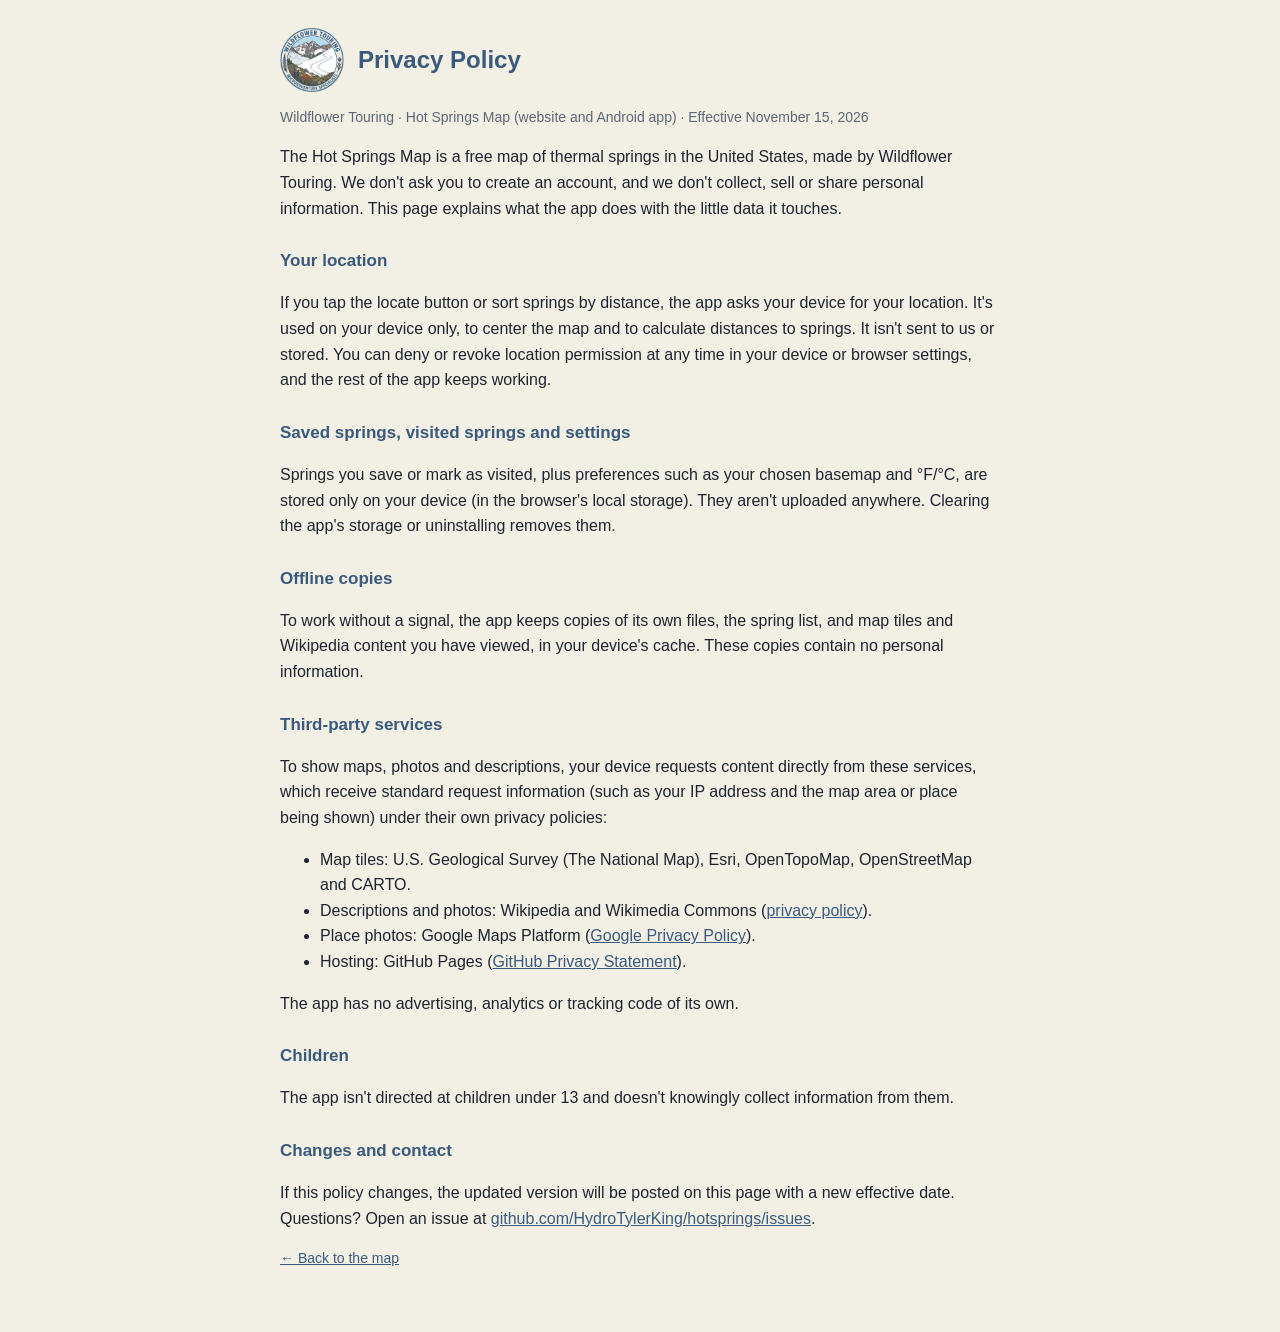
==== privacy.html @ 15fcca7c "Add privacy policy page for the Play Store listing Co-Authored-By: Claude Opus 5.5 <noreply@anthropi" ====
<!DOCTYPE html>
<html lang="en">
<head>
<meta charset="utf-8">
<meta name="viewport" content="width=device-width, initial-scale=1">
<title>Privacy Policy — Wildflower Touring Hot Springs Map</title>
<link rel="icon" href="assets/favicon-32.png?v=2" type="image/png">
<style>
  body{margin:0;font:16px/1.6 -apple-system,BlinkMacSystemFont,"Segoe UI",Roboto,Helvetica,Arial,sans-serif;color:#1d2430;background:#f2f0e4}
  main{max-width:720px;margin:0 auto;padding:28px 20px 48px}
  header{display:flex;align-items:center;gap:14px;margin-bottom:8px}
  header img{width:64px;height:64px}
  h1{font-size:24px;color:#3a597c;margin:0}
  h2{font-size:17px;color:#3a597c;margin:26px 0 6px}
  a{color:#3a597c}
  .muted{color:#5d6675;font-size:14px}
</style>
</head>
<body>
<main>
  <header><img src="assets/logo-192.png?v=2" alt="Wildflower Touring logo"><h1>Privacy Policy</h1></header>
  <p class="muted">Wildflower Touring · Hot Springs Map (website and Android app) · Effective November 15, 2026</p>

  <p>The Hot Springs Map is a free map of thermal springs in the United States, made by Wildflower Touring. We don't ask you to create an account, and we don't collect, sell or share personal information. This page explains what the app does with the little data it touches.</p>

  <h2>Your location</h2>
  <p>If you tap the locate button or sort springs by distance, the app asks your device for your location. It's used on your device only, to center the map and to calculate distances to springs. It isn't sent to us or stored. You can deny or revoke location permission at any time in your device or browser settings, and the rest of the app keeps working.</p>

  <h2>Saved springs, visited springs and settings</h2>
  <p>Springs you save or mark as visited, plus preferences such as your chosen basemap and °F/°C, are stored only on your device (in the browser's local storage). They aren't uploaded anywhere. Clearing the app's storage or uninstalling removes them.</p>

  <h2>Offline copies</h2>
  <p>To work without a signal, the app keeps copies of its own files, the spring list, and map tiles and Wikipedia content you have viewed, in your device's cache. These copies contain no personal information.</p>

  <h2>Third-party services</h2>
  <p>To show maps, photos and descriptions, your device requests content directly from these services, which receive standard request information (such as your IP address and the map area or place being shown) under their own privacy policies:</p>
  <ul>
    <li>Map tiles: U.S. Geological Survey (The National Map), Esri, OpenTopoMap, OpenStreetMap and CARTO.</li>
    <li>Descriptions and photos: Wikipedia and Wikimedia Commons (<a href="https://foundation.wikimedia.org/wiki/Policy:Privacy_policy">privacy policy</a>).</li>
    <li>Place photos: Google Maps Platform (<a href="https://policies.google.com/privacy">Google Privacy Policy</a>).</li>
    <li>Hosting: GitHub Pages (<a href="https://docs.github.com/en/site-policy/privacy-policies/github-general-privacy-statement">GitHub Privacy Statement</a>).</li>
  </ul>
  <p>The app has no advertising, analytics or tracking code of its own.</p>

  <h2>Children</h2>
  <p>The app isn't directed at children under 13 and doesn't knowingly collect information from them.</p>

  <h2>Changes and contact</h2>
  <p>If this policy changes, the updated version will be posted on this page with a new effective date. Questions? Open an issue at <a href="https://github.com/HydroTylerKing/hotsprings/issues">github.com/HydroTylerKing/hotsprings/issues</a>.</p>

  <p class="muted"><a href="./">← Back to the map</a></p>
</main>
</body>
</html>
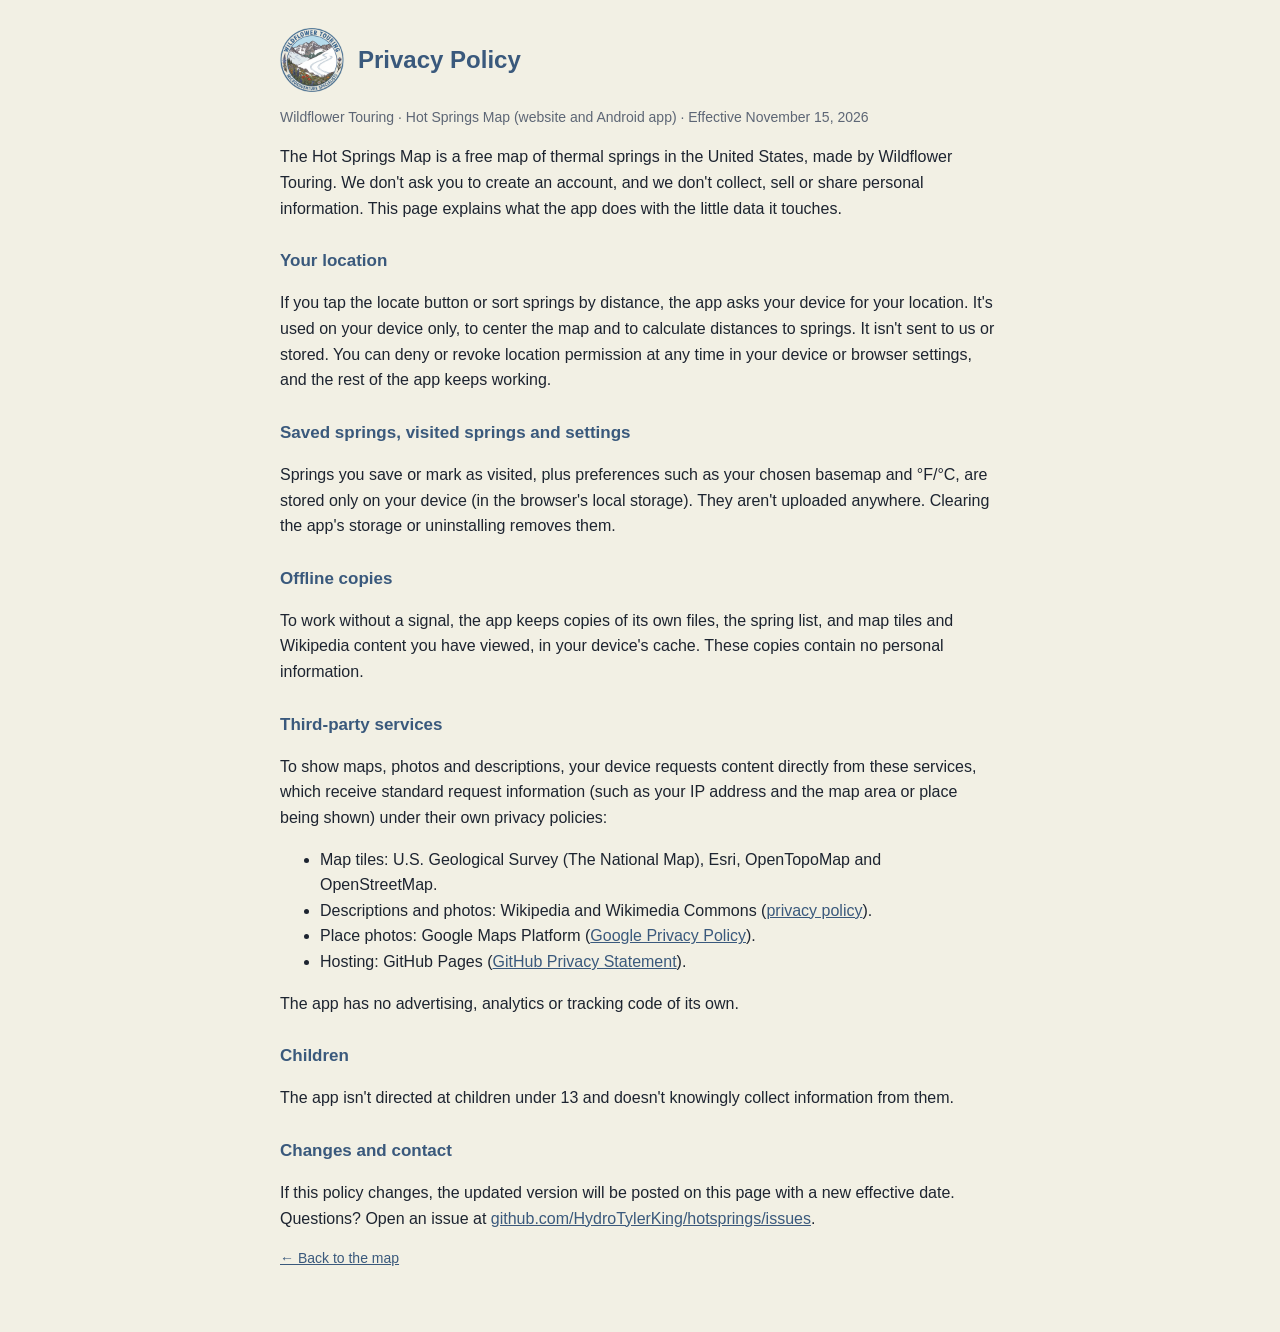
==== commit 976cda23: "Replace CARTO Light/Dark basemaps with Esri gray canvas CARTO tiles now return an "API key required"" ====
--- a/privacy.html
+++ b/privacy.html
@@ -35,7 +35,7 @@
   <h2>Third-party services</h2>
   <p>To show maps, photos and descriptions, your device requests content directly from these services, which receive standard request information (such as your IP address and the map area or place being shown) under their own privacy policies:</p>
   <ul>
-    <li>Map tiles: U.S. Geological Survey (The National Map), Esri, OpenTopoMap, OpenStreetMap and CARTO.</li>
+    <li>Map tiles: U.S. Geological Survey (The National Map), Esri, OpenTopoMap and OpenStreetMap.</li>
     <li>Descriptions and photos: Wikipedia and Wikimedia Commons (<a href="https://foundation.wikimedia.org/wiki/Policy:Privacy_policy">privacy policy</a>).</li>
     <li>Place photos: Google Maps Platform (<a href="https://policies.google.com/privacy">Google Privacy Policy</a>).</li>
     <li>Hosting: GitHub Pages (<a href="https://docs.github.com/en/site-policy/privacy-policies/github-general-privacy-statement">GitHub Privacy Statement</a>).</li>
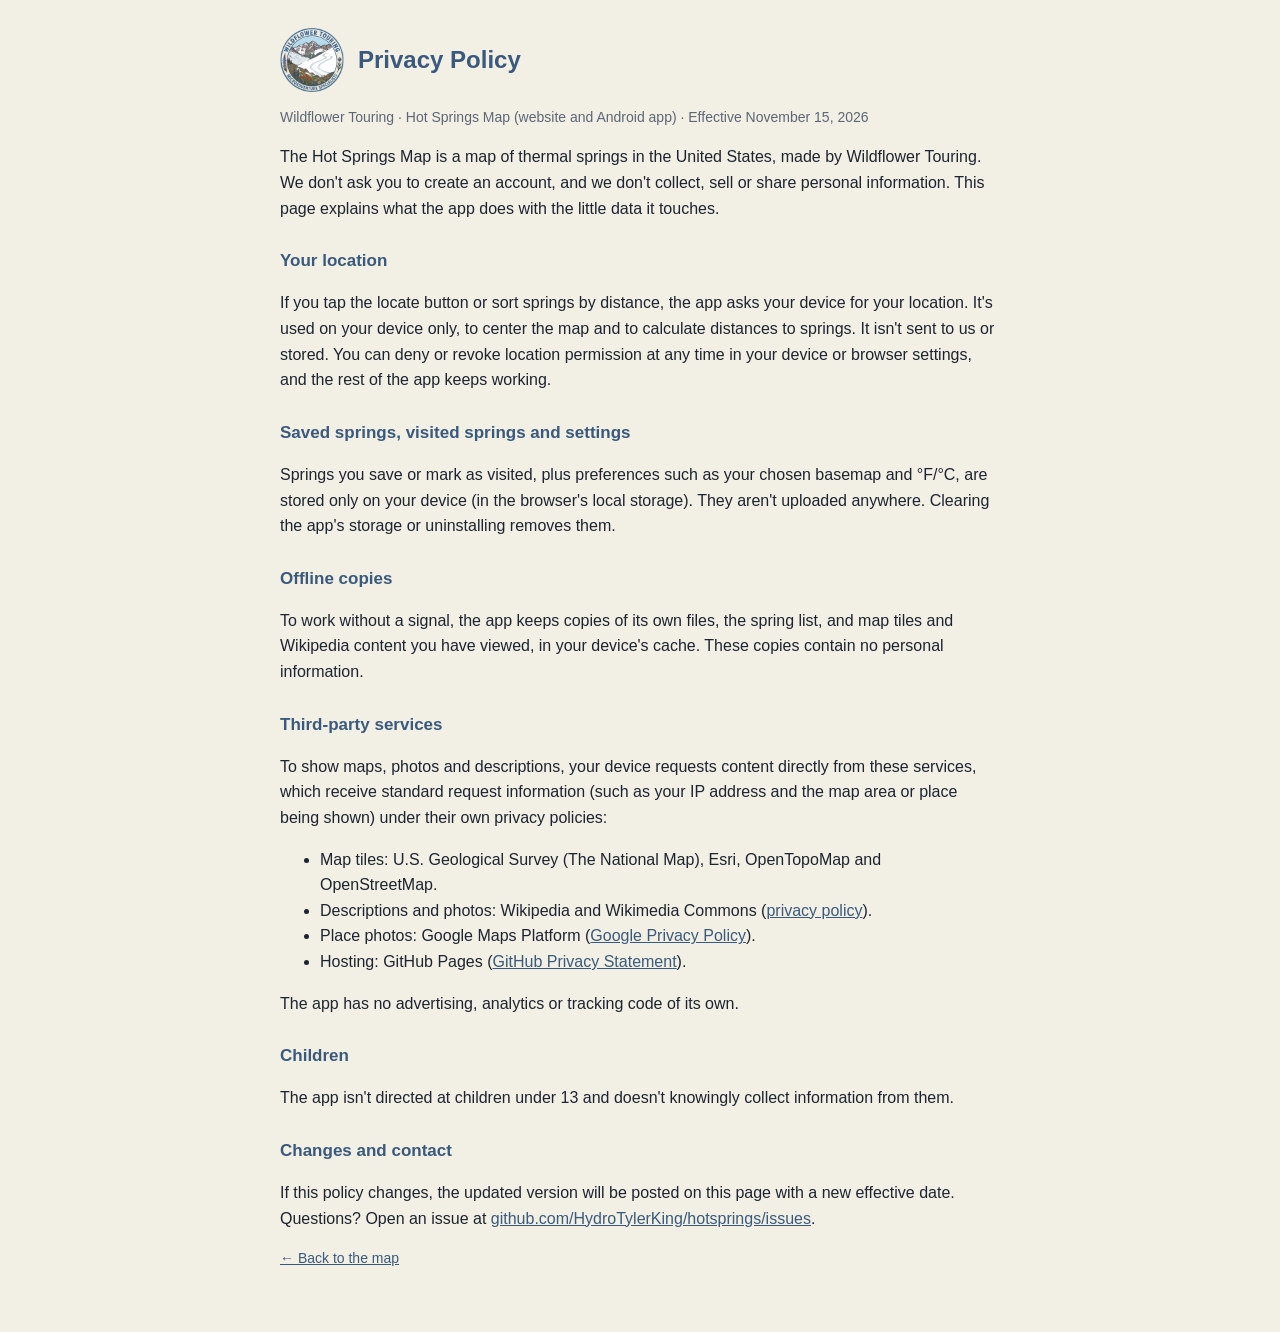
==== commit 8ac2b4f4: "About: credit the former NOAA viewer as the inspiration; privacy policy: drop 'free' Co-Authored-By:" ====
--- a/privacy.html
+++ b/privacy.html
@@ -21,7 +21,7 @@
   <header><img src="assets/logo-192.png?v=2" alt="Wildflower Touring logo"><h1>Privacy Policy</h1></header>
   <p class="muted">Wildflower Touring · Hot Springs Map (website and Android app) · Effective November 15, 2026</p>
 
-  <p>The Hot Springs Map is a free map of thermal springs in the United States, made by Wildflower Touring. We don't ask you to create an account, and we don't collect, sell or share personal information. This page explains what the app does with the little data it touches.</p>
+  <p>The Hot Springs Map is a map of thermal springs in the United States, made by Wildflower Touring. We don't ask you to create an account, and we don't collect, sell or share personal information. This page explains what the app does with the little data it touches.</p>
 
   <h2>Your location</h2>
   <p>If you tap the locate button or sort springs by distance, the app asks your device for your location. It's used on your device only, to center the map and to calculate distances to springs. It isn't sent to us or stored. You can deny or revoke location permission at any time in your device or browser settings, and the rest of the app keeps working.</p>
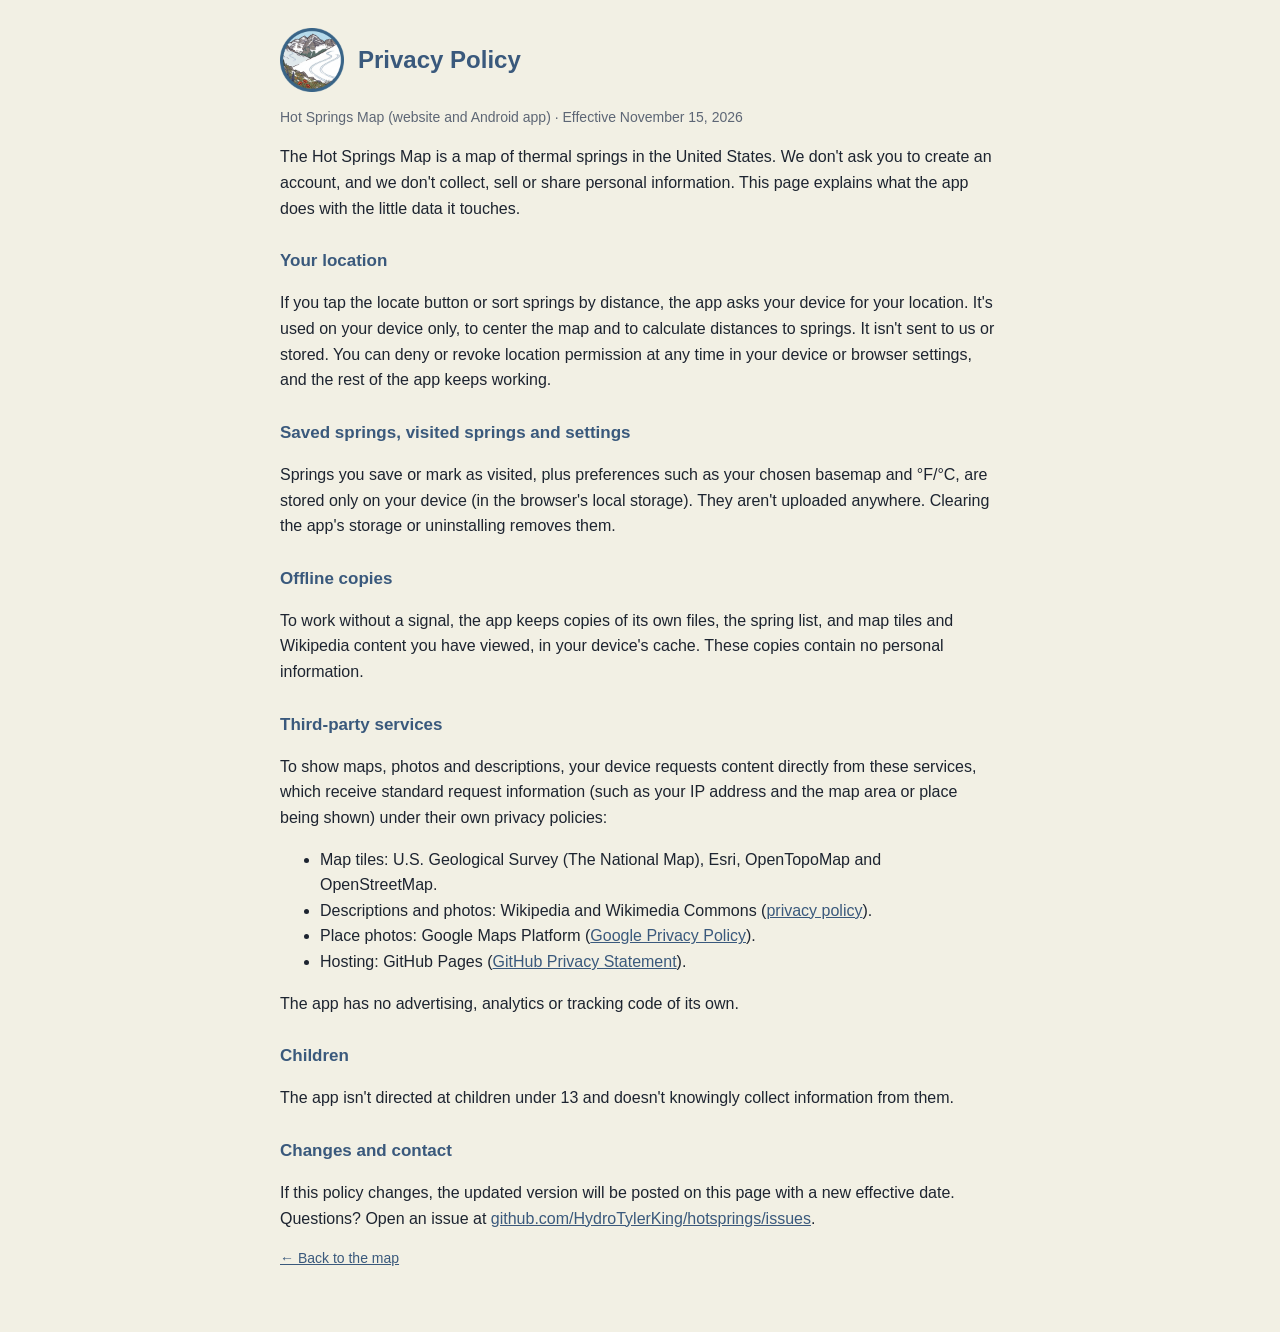
==== commit 7fcfdbdf: "Remove Wildflower Touring branding: neutral name (Hot Springs Map) and badge icons without the brand" ====
--- a/privacy.html
+++ b/privacy.html
@@ -3,8 +3,8 @@
 <head>
 <meta charset="utf-8">
 <meta name="viewport" content="width=device-width, initial-scale=1">
-<title>Privacy Policy — Wildflower Touring Hot Springs Map</title>
-<link rel="icon" href="assets/favicon-32.png?v=2" type="image/png">
+<title>Privacy Policy — Hot Springs Map</title>
+<link rel="icon" href="assets/favicon-32.png?v=3" type="image/png">
 <style>
   body{margin:0;font:16px/1.6 -apple-system,BlinkMacSystemFont,"Segoe UI",Roboto,Helvetica,Arial,sans-serif;color:#1d2430;background:#f2f0e4}
   main{max-width:720px;margin:0 auto;padding:28px 20px 48px}
@@ -18,10 +18,10 @@
 </head>
 <body>
 <main>
-  <header><img src="assets/logo-192.png?v=2" alt="Wildflower Touring logo"><h1>Privacy Policy</h1></header>
-  <p class="muted">Wildflower Touring · Hot Springs Map (website and Android app) · Effective November 15, 2026</p>
+  <header><img src="assets/logo-192.png?v=3" alt="Hot Springs Map logo"><h1>Privacy Policy</h1></header>
+  <p class="muted">Hot Springs Map (website and Android app) · Effective November 15, 2026</p>
 
-  <p>The Hot Springs Map is a map of thermal springs in the United States, made by Wildflower Touring. We don't ask you to create an account, and we don't collect, sell or share personal information. This page explains what the app does with the little data it touches.</p>
+  <p>The Hot Springs Map is a map of thermal springs in the United States. We don't ask you to create an account, and we don't collect, sell or share personal information. This page explains what the app does with the little data it touches.</p>
 
   <h2>Your location</h2>
   <p>If you tap the locate button or sort springs by distance, the app asks your device for your location. It's used on your device only, to center the map and to calculate distances to springs. It isn't sent to us or stored. You can deny or revoke location permission at any time in your device or browser settings, and the rest of the app keeps working.</p>
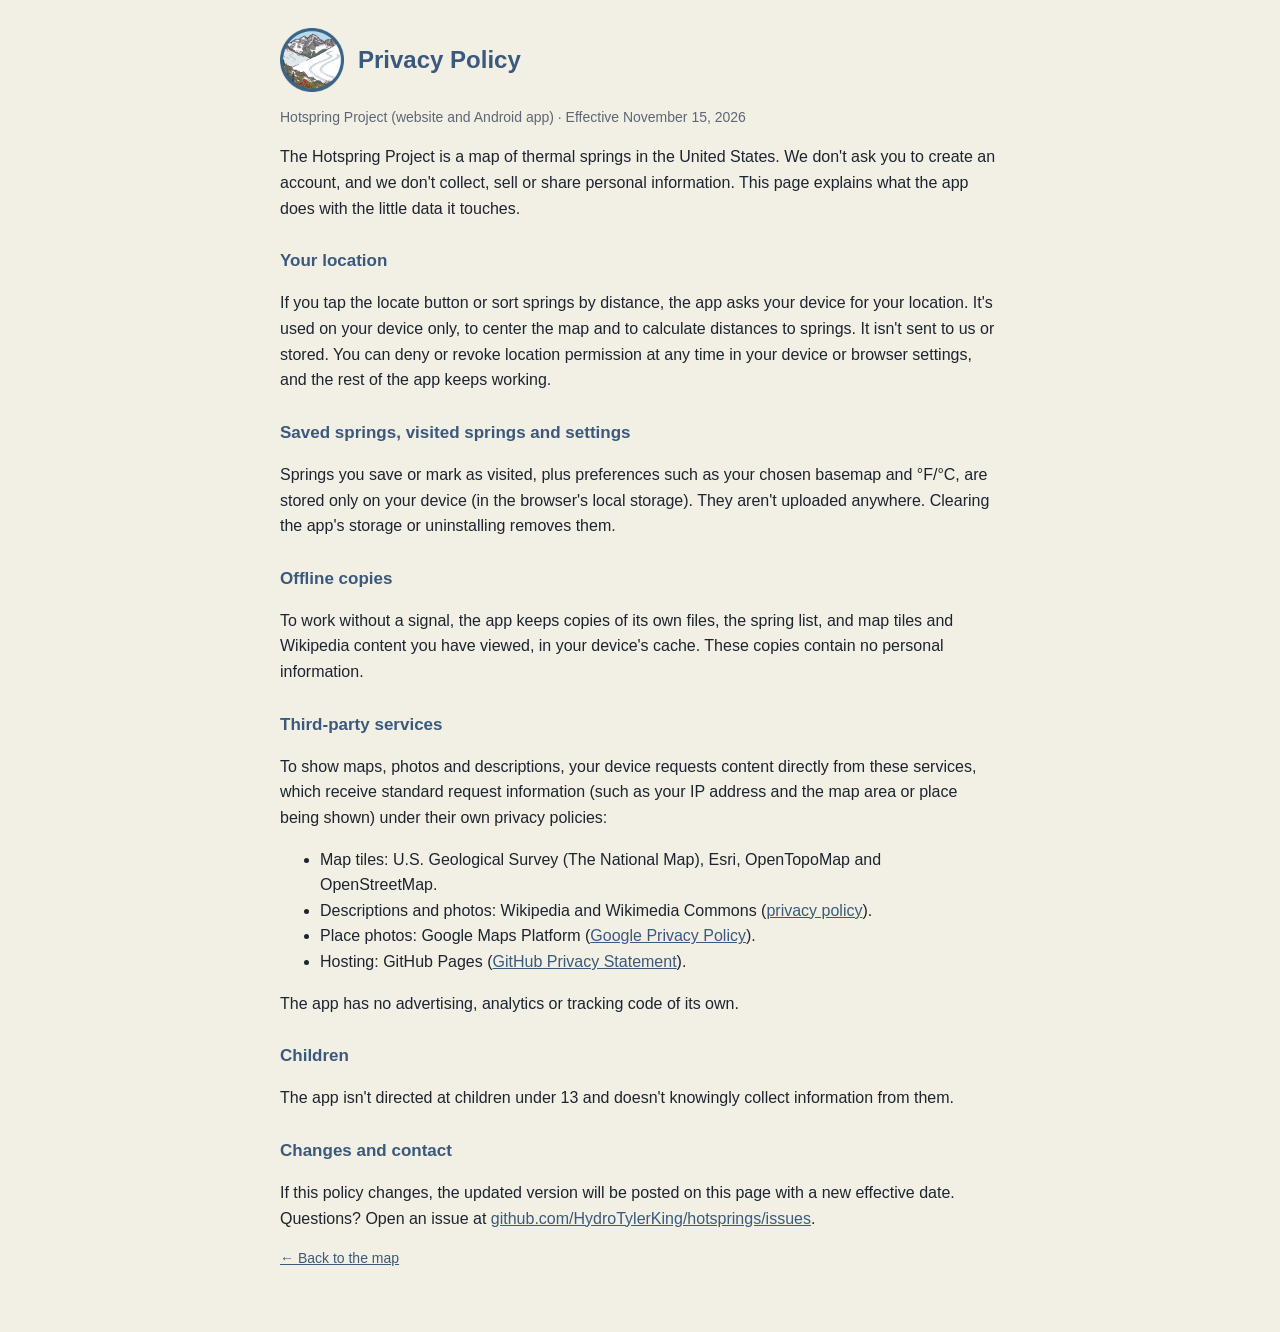
==== commit 37282077: "Rename the app to Hotspring Project Co-Authored-By: Claude Opus 5.5 <noreply@anthropic.com> Claude-S" ====
--- a/privacy.html
+++ b/privacy.html
@@ -3,7 +3,7 @@
 <head>
 <meta charset="utf-8">
 <meta name="viewport" content="width=device-width, initial-scale=1">
-<title>Privacy Policy — Hot Springs Map</title>
+<title>Privacy Policy — Hotspring Project</title>
 <link rel="icon" href="assets/favicon-32.png?v=3" type="image/png">
 <style>
   body{margin:0;font:16px/1.6 -apple-system,BlinkMacSystemFont,"Segoe UI",Roboto,Helvetica,Arial,sans-serif;color:#1d2430;background:#f2f0e4}
@@ -18,10 +18,10 @@
 </head>
 <body>
 <main>
-  <header><img src="assets/logo-192.png?v=3" alt="Hot Springs Map logo"><h1>Privacy Policy</h1></header>
-  <p class="muted">Hot Springs Map (website and Android app) · Effective November 15, 2026</p>
+  <header><img src="assets/logo-192.png?v=3" alt="Hotspring Project logo"><h1>Privacy Policy</h1></header>
+  <p class="muted">Hotspring Project (website and Android app) · Effective November 15, 2026</p>
 
-  <p>The Hot Springs Map is a map of thermal springs in the United States. We don't ask you to create an account, and we don't collect, sell or share personal information. This page explains what the app does with the little data it touches.</p>
+  <p>The Hotspring Project is a map of thermal springs in the United States. We don't ask you to create an account, and we don't collect, sell or share personal information. This page explains what the app does with the little data it touches.</p>
 
   <h2>Your location</h2>
   <p>If you tap the locate button or sort springs by distance, the app asks your device for your location. It's used on your device only, to center the map and to calculate distances to springs. It isn't sent to us or stored. You can deny or revoke location permission at any time in your device or browser settings, and the rest of the app keeps working.</p>
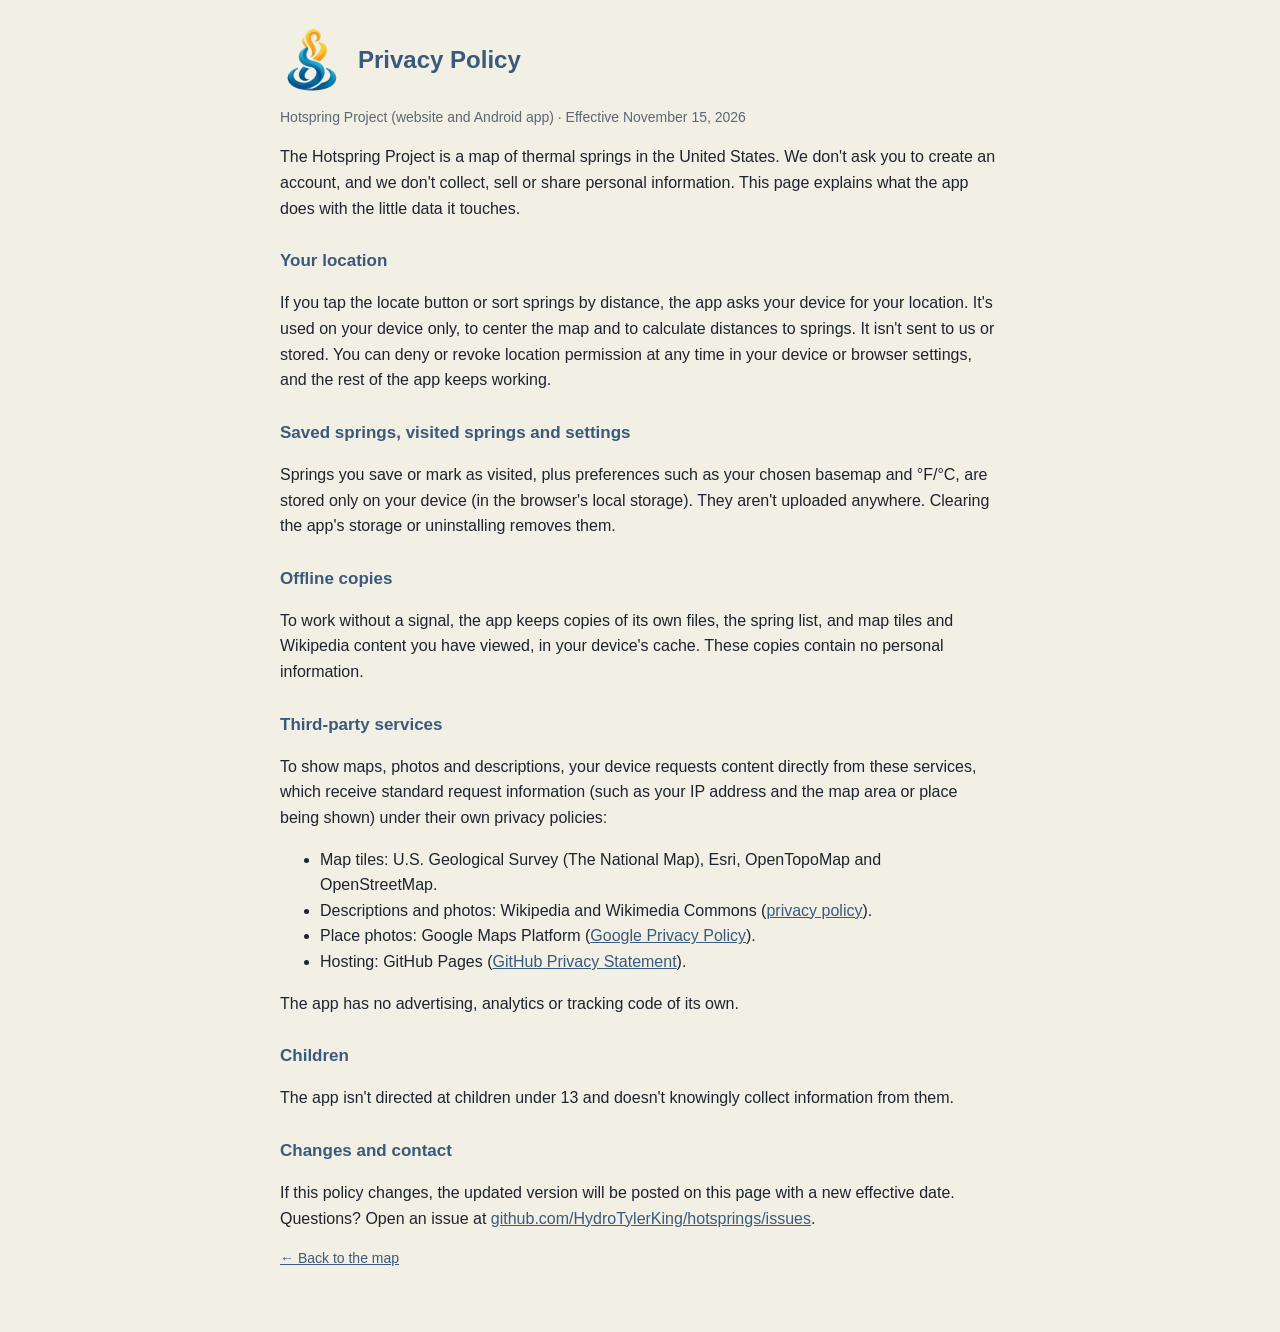
==== commit 11e86f1d: "New Hotspring Project artwork: flame-and-water symbol for icons, wordmark on About and store graphic" ====
--- a/privacy.html
+++ b/privacy.html
@@ -4,7 +4,7 @@
 <meta charset="utf-8">
 <meta name="viewport" content="width=device-width, initial-scale=1">
 <title>Privacy Policy — Hotspring Project</title>
-<link rel="icon" href="assets/favicon-32.png?v=3" type="image/png">
+<link rel="icon" href="assets/favicon-32.png?v=4" type="image/png">
 <style>
   body{margin:0;font:16px/1.6 -apple-system,BlinkMacSystemFont,"Segoe UI",Roboto,Helvetica,Arial,sans-serif;color:#1d2430;background:#f2f0e4}
   main{max-width:720px;margin:0 auto;padding:28px 20px 48px}
@@ -18,7 +18,7 @@
 </head>
 <body>
 <main>
-  <header><img src="assets/logo-192.png?v=3" alt="Hotspring Project logo"><h1>Privacy Policy</h1></header>
+  <header><img src="assets/logo-192.png?v=4" alt="Hotspring Project logo"><h1>Privacy Policy</h1></header>
   <p class="muted">Hotspring Project (website and Android app) · Effective November 15, 2026</p>
 
   <p>The Hotspring Project is a map of thermal springs in the United States. We don't ask you to create an account, and we don't collect, sell or share personal information. This page explains what the app does with the little data it touches.</p>
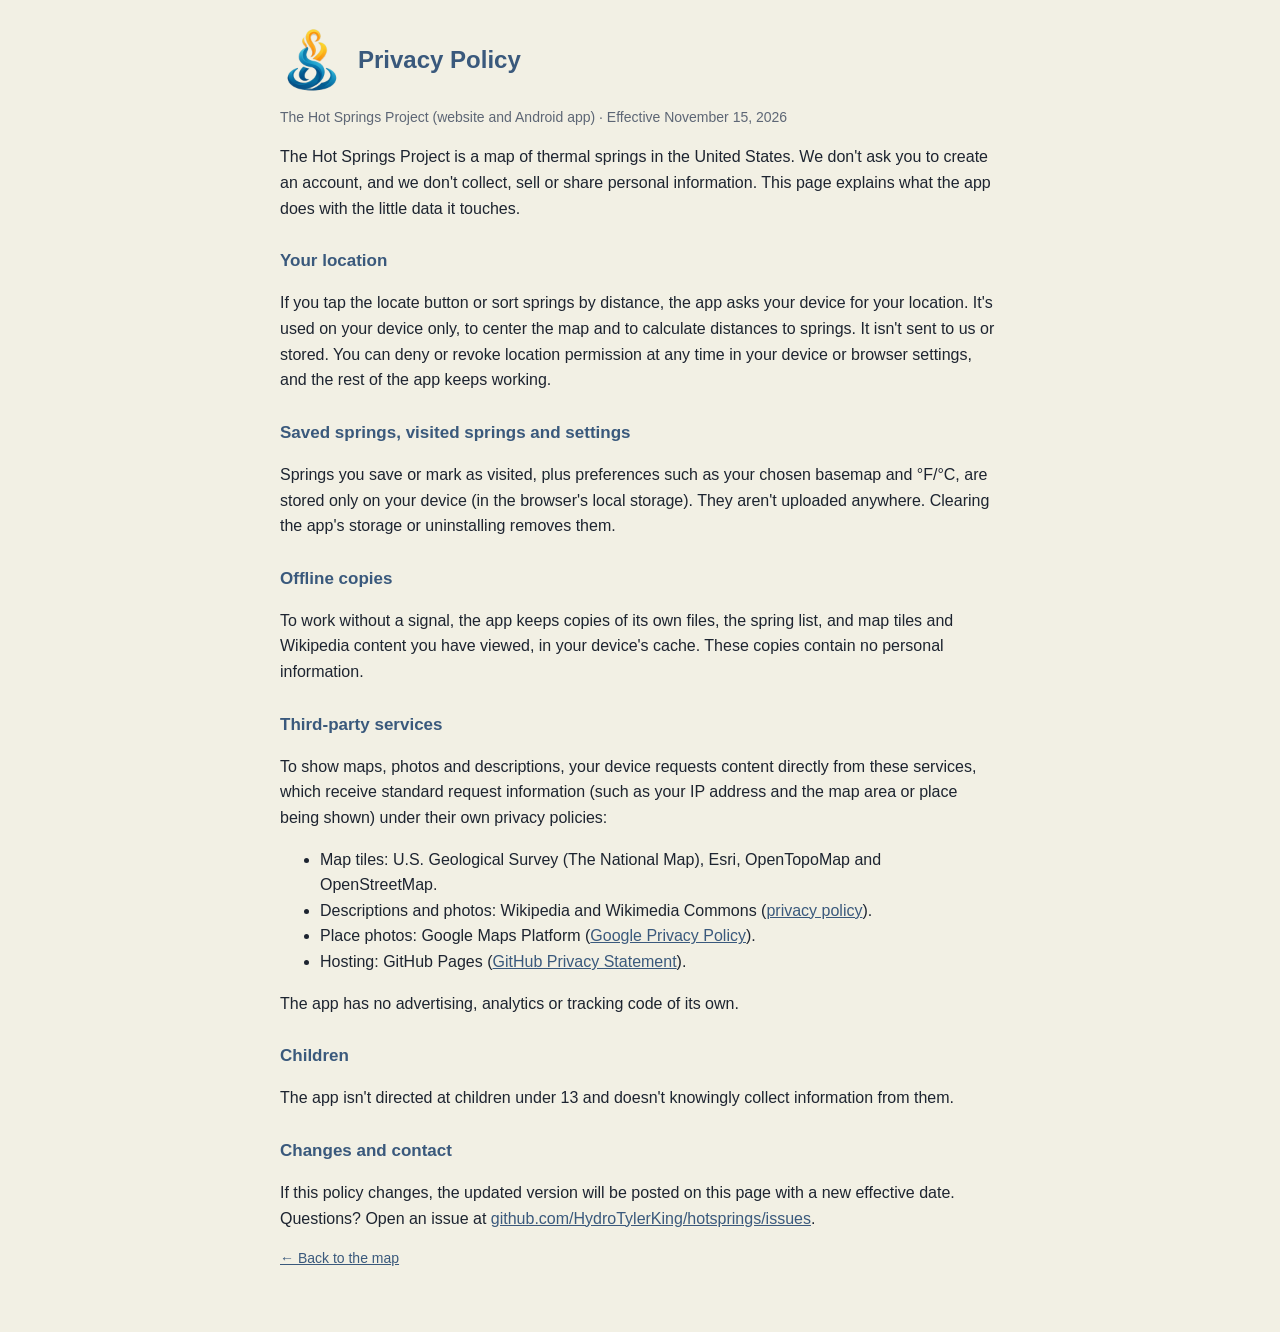
==== commit 49ef5e49: "Rename to The Hot Springs Project: text, wordmark, store logo and feature graphic Co-Authored-By: Cl" ====
--- a/privacy.html
+++ b/privacy.html
@@ -3,7 +3,7 @@
 <head>
 <meta charset="utf-8">
 <meta name="viewport" content="width=device-width, initial-scale=1">
-<title>Privacy Policy — Hotspring Project</title>
+<title>Privacy Policy — The Hot Springs Project</title>
 <link rel="icon" href="assets/favicon-32.png?v=4" type="image/png">
 <style>
   body{margin:0;font:16px/1.6 -apple-system,BlinkMacSystemFont,"Segoe UI",Roboto,Helvetica,Arial,sans-serif;color:#1d2430;background:#f2f0e4}
@@ -18,10 +18,10 @@
 </head>
 <body>
 <main>
-  <header><img src="assets/logo-192.png?v=4" alt="Hotspring Project logo"><h1>Privacy Policy</h1></header>
-  <p class="muted">Hotspring Project (website and Android app) · Effective November 15, 2026</p>
+  <header><img src="assets/logo-192.png?v=4" alt="The Hot Springs Project logo"><h1>Privacy Policy</h1></header>
+  <p class="muted">The Hot Springs Project (website and Android app) · Effective November 15, 2026</p>
 
-  <p>The Hotspring Project is a map of thermal springs in the United States. We don't ask you to create an account, and we don't collect, sell or share personal information. This page explains what the app does with the little data it touches.</p>
+  <p>The Hot Springs Project is a map of thermal springs in the United States. We don't ask you to create an account, and we don't collect, sell or share personal information. This page explains what the app does with the little data it touches.</p>
 
   <h2>Your location</h2>
   <p>If you tap the locate button or sort springs by distance, the app asks your device for your location. It's used on your device only, to center the map and to calculate distances to springs. It isn't sent to us or stored. You can deny or revoke location permission at any time in your device or browser settings, and the rest of the app keeps working.</p>
